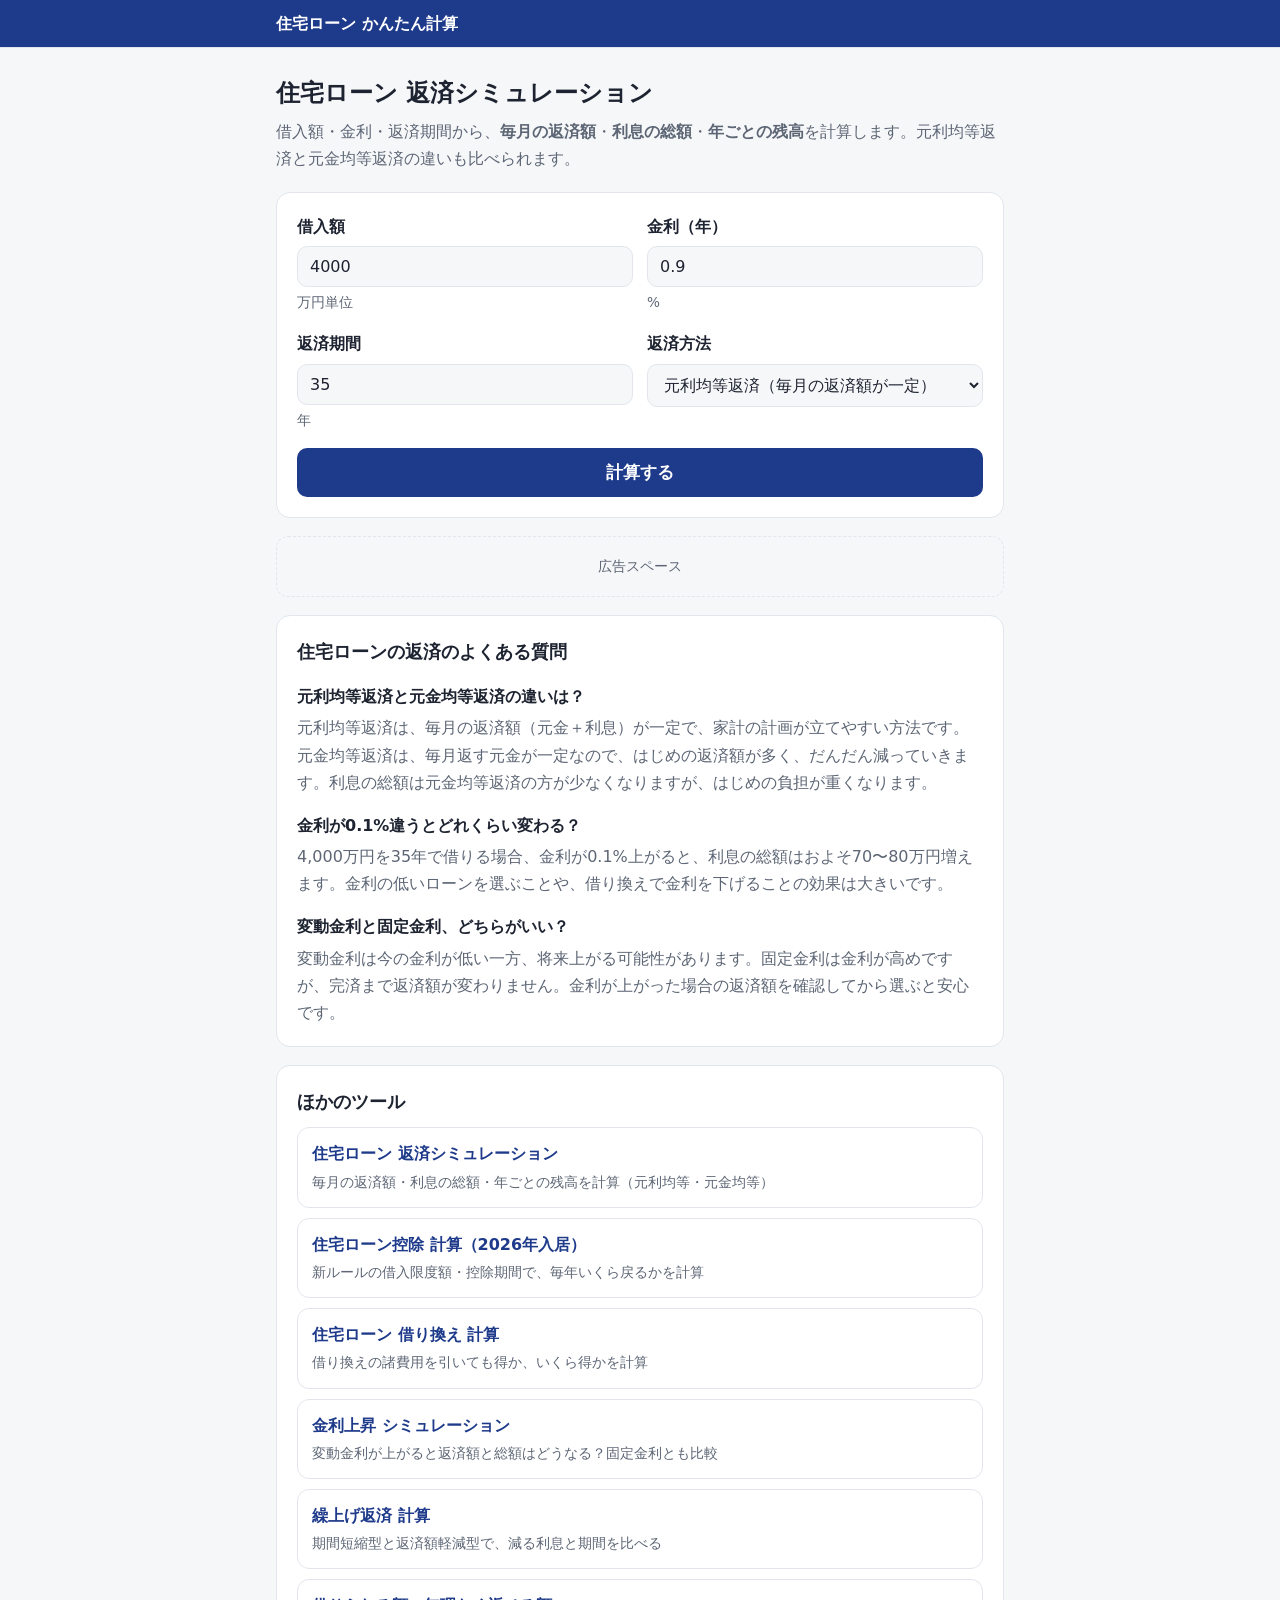
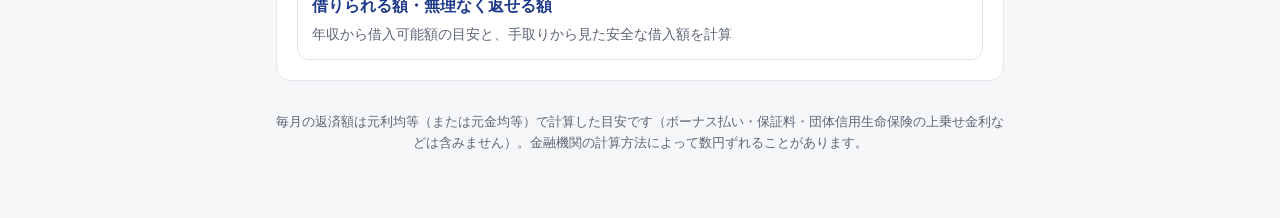
==== index.html @ 9eb2811e "住宅ローン かんたん計算を公開（6ツール） Co-Authored-By: Claude Opus 5.5 <noreply@anthropic.com>" ====
<!doctype html>
<html lang="ja">
<head>
<meta charset="utf-8">
<meta name="viewport" content="width=device-width, initial-scale=1">
<title>住宅ローン 返済シミュレーション｜毎月の返済額・利息の総額・残高（元利均等・元金均等）</title>
<meta name="description" content="借入額・金利・返済期間を入れるだけで、住宅ローンの毎月の返済額、利息の総額、年ごとの残高を計算。元利均等返済と元金均等返済の比較もできる無料シミュレーションです。">
<link rel="canonical" href="https://harryquad.github.io/jutaku/">
<link rel="stylesheet" href="assets/style.css">
</head>
<body>
<header class="site-header"><div><a href="/jutaku/">住宅ローン かんたん計算</a></div></header>
<div class="wrap">
  <h1>住宅ローン 返済シミュレーション</h1>
  <p class="lead">借入額・金利・返済期間から、<strong>毎月の返済額</strong>・<strong>利息の総額</strong>・<strong>年ごとの残高</strong>を計算します。元利均等返済と元金均等返済の違いも比べられます。</p>

  <div class="card">
    <div class="row">
      <div class="field"><label for="amount">借入額</label><input type="number" id="amount" min="0" value="4000"><div class="hint">万円単位</div></div>
      <div class="field"><label for="rate">金利（年）</label><input type="number" id="rate" min="0" step="0.01" value="0.9"><div class="hint">%</div></div>
    </div>
    <div class="row">
      <div class="field"><label for="years">返済期間</label><input type="number" id="years" min="1" max="50" value="35"><div class="hint">年</div></div>
      <div class="field"><label for="type">返済方法</label>
        <select id="type"><option value="annuity">元利均等返済（毎月の返済額が一定）</option><option value="equal">元金均等返済（はじめ多く、だんだん減る）</option></select></div>
    </div>
    <button id="calc">計算する</button>
  </div>

  <div class="card" id="result" hidden></div>

  <div class="ad">広告スペース</div>

  <div class="card faq">
    <h2>住宅ローンの返済のよくある質問</h2>
    <h3>元利均等返済と元金均等返済の違いは？</h3>
    <p>元利均等返済は、毎月の返済額（元金＋利息）が一定で、家計の計画が立てやすい方法です。元金均等返済は、毎月返す元金が一定なので、はじめの返済額が多く、だんだん減っていきます。利息の総額は元金均等返済の方が少なくなりますが、はじめの負担が重くなります。</p>
    <h3>金利が0.1%違うとどれくらい変わる？</h3>
    <p>4,000万円を35年で借りる場合、金利が0.1%上がると、利息の総額はおよそ70〜80万円増えます。金利の低いローンを選ぶことや、借り換えで金利を下げることの効果は大きいです。</p>
    <h3>変動金利と固定金利、どちらがいい？</h3>
    <p>変動金利は今の金利が低い一方、将来上がる可能性があります。固定金利は金利が高めですが、完済まで返済額が変わりません。金利が上がった場合の返済額を確認してから選ぶと安心です。</p>
  </div>

  <div class="card" id="related"></div>

  <footer>毎月の返済額は元利均等（または元金均等）で計算した目安です（ボーナス払い・保証料・団体信用生命保険の上乗せ金利などは含みません）。金融機関の計算方法によって数円ずれることがあります。</footer>
</div>

<script src="assets/site.js"></script>
<script src="assets/calc.js"></script>
<script>
const $ = id => document.getElementById(id);
function calc() {
  const out = $("result");
  out.hidden = false;
  const P = num("amount") * MAN, rate = num("rate") / 100, n = Math.round(num("years") * 12);
  if (!P || !n) { out.innerHTML = '<p class="err">借入額と返済期間を入力してください。</p>'; return; }
  const type = $("type").value;
  const rows = schedule({ principal: P, rate, months: n, type });
  const other = schedule({ principal: P, rate, months: n, type: type === "annuity" ? "equal" : "annuity" });
  const interest = sum(rows, "interest"), otherInterest = sum(other, "interest");
  const years = [];
  for (let y = 1; y * 12 <= rows.length || (y - 1) * 12 < rows.length; y++) {
    const part = rows.slice((y - 1) * 12, y * 12);
    if (!part.length) break;
    if (y <= 5 || y % 5 === 0 || y * 12 >= rows.length) years.push([y, sum(part, "pay"), part[part.length - 1].balance]);
  }

  out.innerHTML = `
    <div class="big">
      <div class="stat warn"><div class="k">毎月の返済額${type === "equal" ? "（1回目）" : ""}</div><div class="v">${yen(rows[0].pay)}</div></div>
      <div class="stat"><div class="k">利息の総額</div><div class="v">${man(interest)}</div></div>
      <div class="stat"><div class="k">返済の総額</div><div class="v">${man(P + interest)}</div></div>
    </div>
    <table class="info">
      <tr><td>${type === "equal" ? "最終回の返済額" : "年間の返済額"}</td><td class="num">${type === "equal" ? yen(rows[rows.length - 1].pay) : yen(rows[0].pay * 12)}</td></tr>
      <tr><td>${type === "annuity" ? "元金均等返済" : "元利均等返済"}にした場合の利息の総額</td><td class="num">${man(otherInterest)}（${otherInterest < interest ? "−" : "+"}${man(Math.abs(otherInterest - interest))}）</td></tr>
    </table>
    <h2 style="margin-top:16px">年ごとの返済額と残高</h2>
    <table class="info"><tr><th>年</th><th class="num">その年の返済額</th><th class="num">年末の残高</th></tr>
      ${years.map(([y, p, b]) => `<tr><td>${y}年目</td><td class="num">${yen(p)}</td><td class="num">${man(b)}</td></tr>`).join("")}</table>
    <p class="note">この借入で住宅ローン控除がいくら受けられるかは → <a href="/jutaku/koujo/">住宅ローン控除 計算</a> ／ 変動金利が上がった場合は → <a href="/jutaku/kinri/">金利上昇 シミュレーション</a></p>`;
  out.scrollIntoView({ behavior: "smooth", block: "start" });
}
$("calc").addEventListener("click", calc);
</script>
</body>
</html>
---- assets/style.css ----
:root{
  --bg:#f6f7f9;--card:#fff;--text:#1d2330;--muted:#5d6675;--line:#e2e6ec;
  --accent:#1e3a8a;--accent-soft:#e8eefc;--on-accent:#fff;--good:#16a34a;--good-soft:#dcfce7;
  --warn:#ea580c;--warn-soft:#ffedd5;--off:#9aa3b2;--err:#dc2626;
}
@media (prefers-color-scheme: dark){
  :root{
    --bg:#0f1218;--card:#181c24;--text:#e7eaf0;--muted:#9aa3b2;--line:#2a303c;
    --accent:#93c5fd;--accent-soft:#1a2540;--on-accent:#0b1530;--good:#4ade80;--good-soft:#12301f;
    --warn:#fb923c;--warn-soft:#3a2413;--off:#5d6675;--err:#f87171;
  }
}
*{box-sizing:border-box}
body{margin:0;background:var(--bg);color:var(--text);font-family:system-ui,-apple-system,"Hiragino Sans","Yu Gothic UI",sans-serif;line-height:1.7}
a{color:var(--accent)}
.site-header{background:var(--accent);border-bottom:1px solid var(--line)}
.site-header div{max-width:760px;margin:0 auto;padding:10px 16px}
.site-header a{font-weight:700;text-decoration:none;color:var(--on-accent)}
.wrap{max-width:760px;margin:0 auto;padding:24px 16px 64px}
h1{font-size:1.5rem;margin:.2em 0 .3em;line-height:1.4}
h2{font-size:1.15rem;margin:0 0 10px}
.lead{color:var(--muted);margin:0 0 20px}
.card{background:var(--card);border:1px solid var(--line);border-radius:14px;padding:20px;margin-bottom:18px}
label{display:block;font-weight:600;margin-bottom:6px}
.field{margin-bottom:16px}
input[type=date],input[type=number],input[type=text],select,textarea{width:100%;padding:10px 12px;font-size:1rem;border:1px solid var(--line);border-radius:10px;background:var(--bg);color:var(--text);font-family:inherit}
.row{display:grid;grid-template-columns:1fr 1fr;gap:14px}
@media (max-width:520px){.row{grid-template-columns:1fr}}
.checks{display:flex;flex-wrap:wrap;gap:8px 18px}
.checks label{font-weight:400;display:flex;align-items:center;gap:6px;margin:0}
.hint{font-size:.85rem;color:var(--muted);margin-top:4px}
button{width:100%;padding:13px;font-size:1.05rem;font-weight:700;border:0;border-radius:10px;background:var(--accent);color:var(--on-accent);cursor:pointer;font-family:inherit}
button:hover{filter:brightness(1.08)}
button.sub{background:var(--accent-soft);color:var(--accent)}
.big{display:grid;grid-template-columns:repeat(3,1fr);gap:10px;margin-bottom:14px}
@media (max-width:520px){.big{grid-template-columns:1fr}}
.stat{border-radius:12px;padding:14px;background:var(--bg)}
.stat .k{font-size:.8rem;color:var(--muted)}
.stat .v{font-size:1.25rem;font-weight:700}
.stat.warn .v{color:var(--warn)} .stat.good .v{color:var(--good)}
.err{color:var(--err);font-weight:600}
table.info{width:100%;border-collapse:collapse;font-size:.95rem}
table.info td,table.info th{padding:8px 4px;border-bottom:1px solid var(--line);vertical-align:top;text-align:left}
table.info th{color:var(--muted);font-weight:500;font-size:.85rem}
table.info td:first-child{color:var(--muted)}
table.info td.num,table.info th.num{text-align:right;font-variant-numeric:tabular-nums}
.note{font-size:.85rem;color:var(--muted);background:var(--bg);border-radius:10px;padding:10px 12px;margin-top:12px}
.ad{border:1px dashed var(--line);border-radius:12px;padding:18px;text-align:center;color:var(--muted);font-size:.85rem;margin-bottom:18px}
.faq h3{font-size:1rem;margin:16px 0 4px}
.faq p{margin:0;color:var(--muted)}
.tools{list-style:none;margin:0;padding:0;display:grid;gap:10px}
.tools a{display:block;padding:12px 14px;border:1px solid var(--line);border-radius:12px;text-decoration:none;color:var(--text);background:var(--card)}
.tools a:hover{border-color:var(--accent)}
.tools b{display:block;color:var(--accent)}
.tools span{font-size:.85rem;color:var(--muted)}
footer{font-size:.8rem;color:var(--muted);text-align:center;margin-top:30px}
.verdict{font-size:1.2rem;font-weight:700;margin:0 0 10px}
.verdict.ok{color:var(--good)} .verdict.ng{color:var(--warn)}
.q{padding:12px 0;border-bottom:1px solid var(--line)}
.q .t{font-weight:600;margin-bottom:6px}
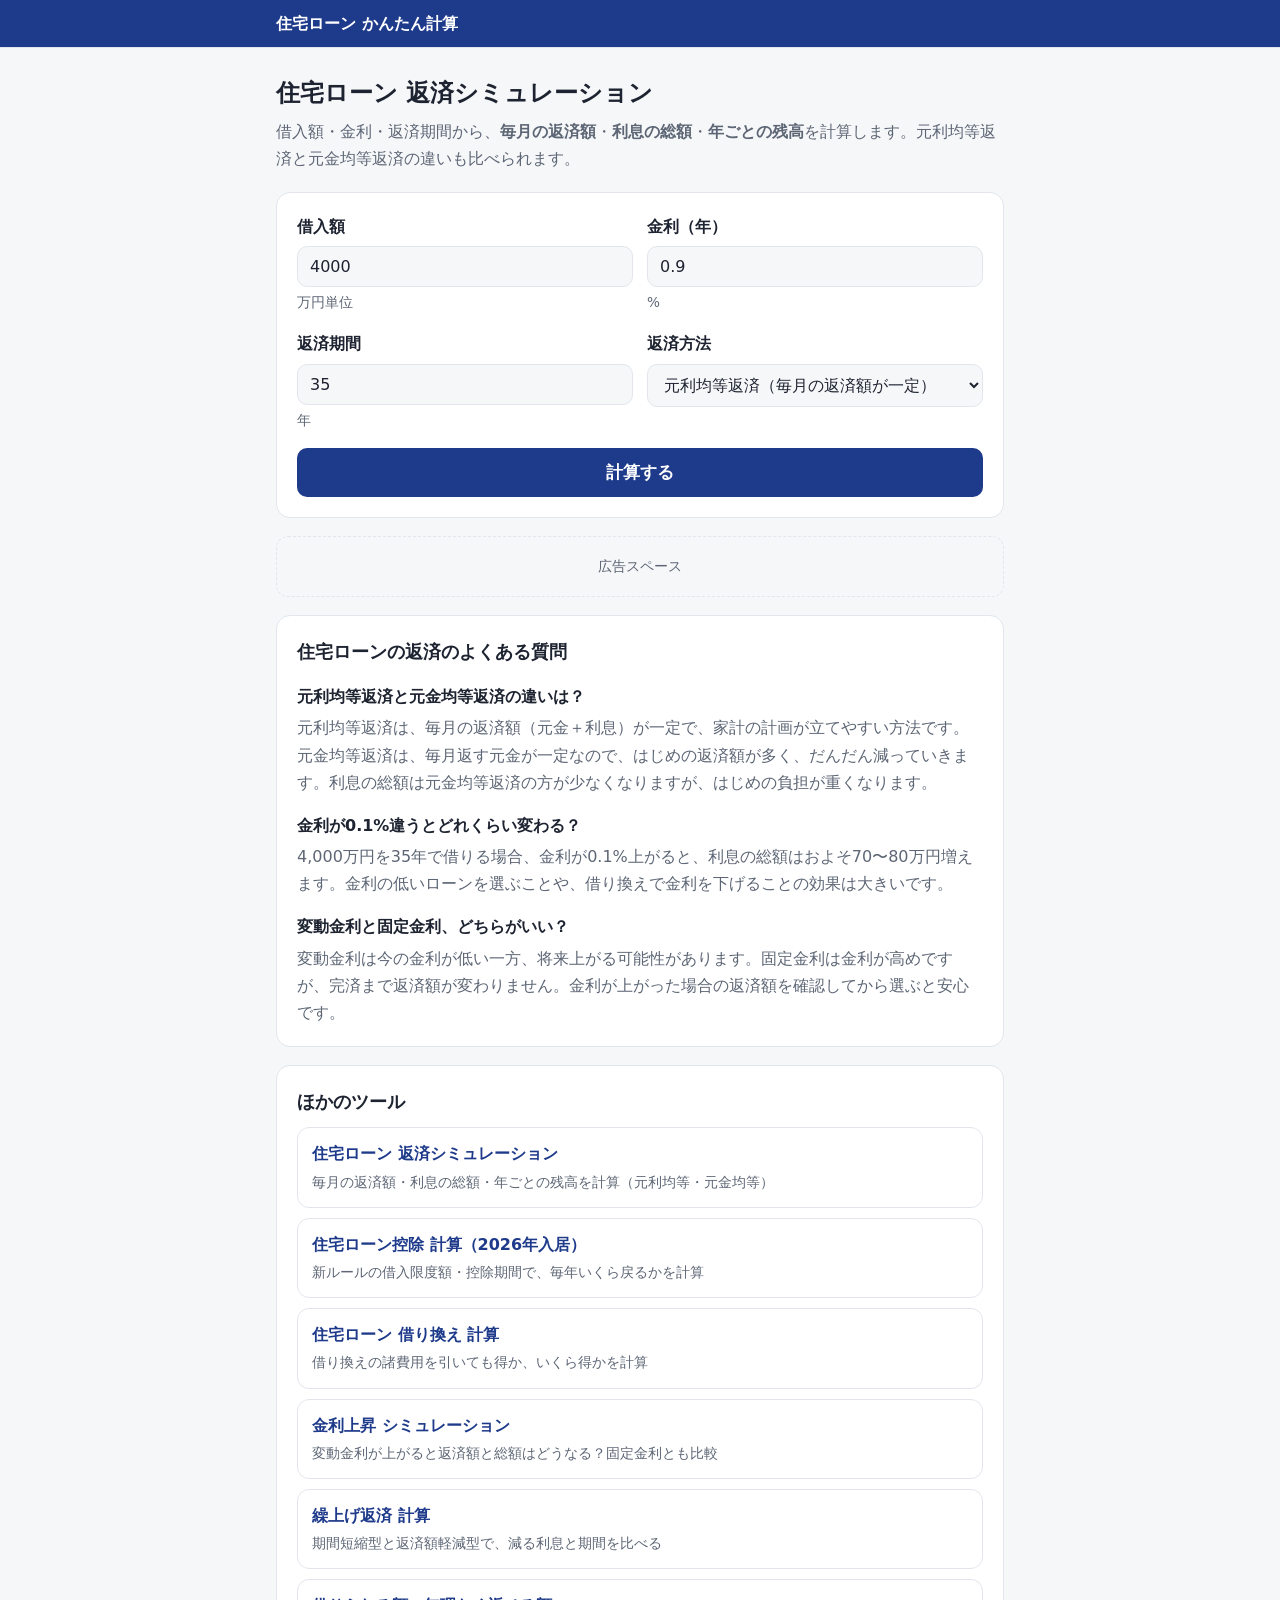
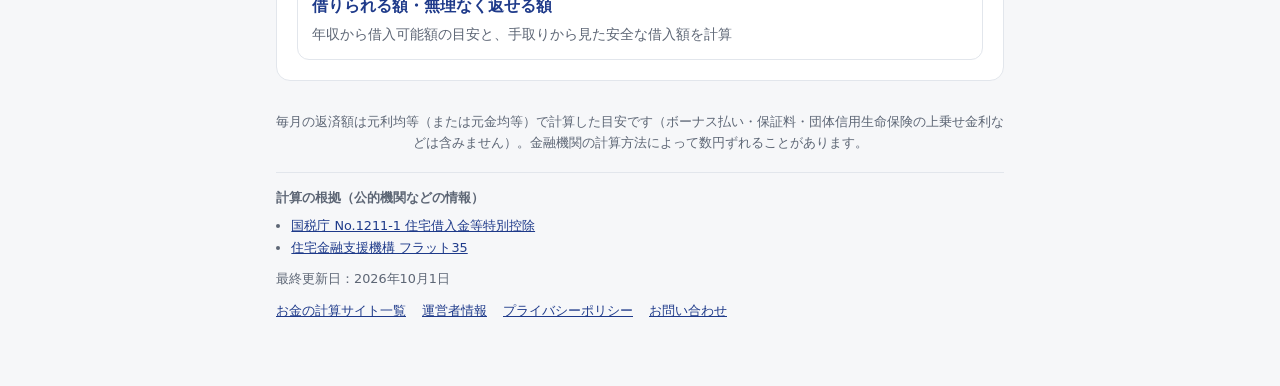
==== commit 7d0a91d3: "運営者情報・プライバシーポリシー・お問い合わせ・サイト一覧へのリンク、計算の根拠、最終更新日、OGP、アイコンを追加 Co-Authored-By: Claude Opus 5.5 <noreply@" ====
--- a/index.html
+++ b/index.html
@@ -6,6 +6,17 @@
 <title>住宅ローン 返済シミュレーション｜毎月の返済額・利息の総額・残高（元利均等・元金均等）</title>
 <meta name="description" content="借入額・金利・返済期間を入れるだけで、住宅ローンの毎月の返済額、利息の総額、年ごとの残高を計算。元利均等返済と元金均等返済の比較もできる無料シミュレーションです。">
 <link rel="canonical" href="https://harryquad.github.io/jutaku/">
+<!--sw-head-->
+<meta property="og:type" content="website">
+<meta property="og:site_name" content="住宅ローン かんたん計算">
+<meta property="og:title" content="住宅ローン 返済シミュレーション｜毎月の返済額・利息の総額・残高（元利均等・元金均等）">
+<meta property="og:description" content="借入額・金利・返済期間を入れるだけで、住宅ローンの毎月の返済額、利息の総額、年ごとの残高を計算。元利均等返済と元金均等返済の比較もできる無料シミュレーションです。">
+<meta property="og:url" content="https://harryquad.github.io/jutaku/">
+<meta property="og:locale" content="ja_JP">
+<meta name="twitter:card" content="summary">
+<link rel="icon" href="/favicon.ico" sizes="48x48">
+<link rel="icon" href="/favicon.svg" type="image/svg+xml">
+<!--/sw-head-->
 <link rel="stylesheet" href="assets/style.css">
 </head>
 <body>
@@ -44,6 +55,9 @@
   <div class="card" id="related"></div>
 
   <footer>毎月の返済額は元利均等（または元金均等）で計算した目安です（ボーナス払い・保証料・団体信用生命保険の上乗せ金利などは含みません）。金融機関の計算方法によって数円ずれることがあります。</footer>
+<!--sw-foot-->
+<div style="font-size:.8rem;color:var(--muted);margin-top:18px;border-top:1px solid var(--line);padding-top:14px"><p style="margin:0 0 6px;font-weight:600">計算の根拠（公的機関などの情報）</p><ul style="margin:0 0 10px;padding-left:1.2em"><li><a href="https://www.nta.go.jp/taxes/shiraberu/taxanswer/shotoku/1211-1.htm" target="_blank" rel="noopener">国税庁 No.1211-1 住宅借入金等特別控除</a></li><li><a href="https://www.flat35.com/" target="_blank" rel="noopener">住宅金融支援機構 フラット35</a></li></ul><p style="margin:0 0 10px">最終更新日：2026年10月1日</p><nav style="display:flex;flex-wrap:wrap;gap:6px 16px"><a href="/sites/">お金の計算サイト一覧</a><a href="/about/">運営者情報</a><a href="/privacy/">プライバシーポリシー</a><a href="/contact/">お問い合わせ</a></nav></div>
+<!--/sw-foot-->
 </div>
 
 <script src="assets/site.js"></script>
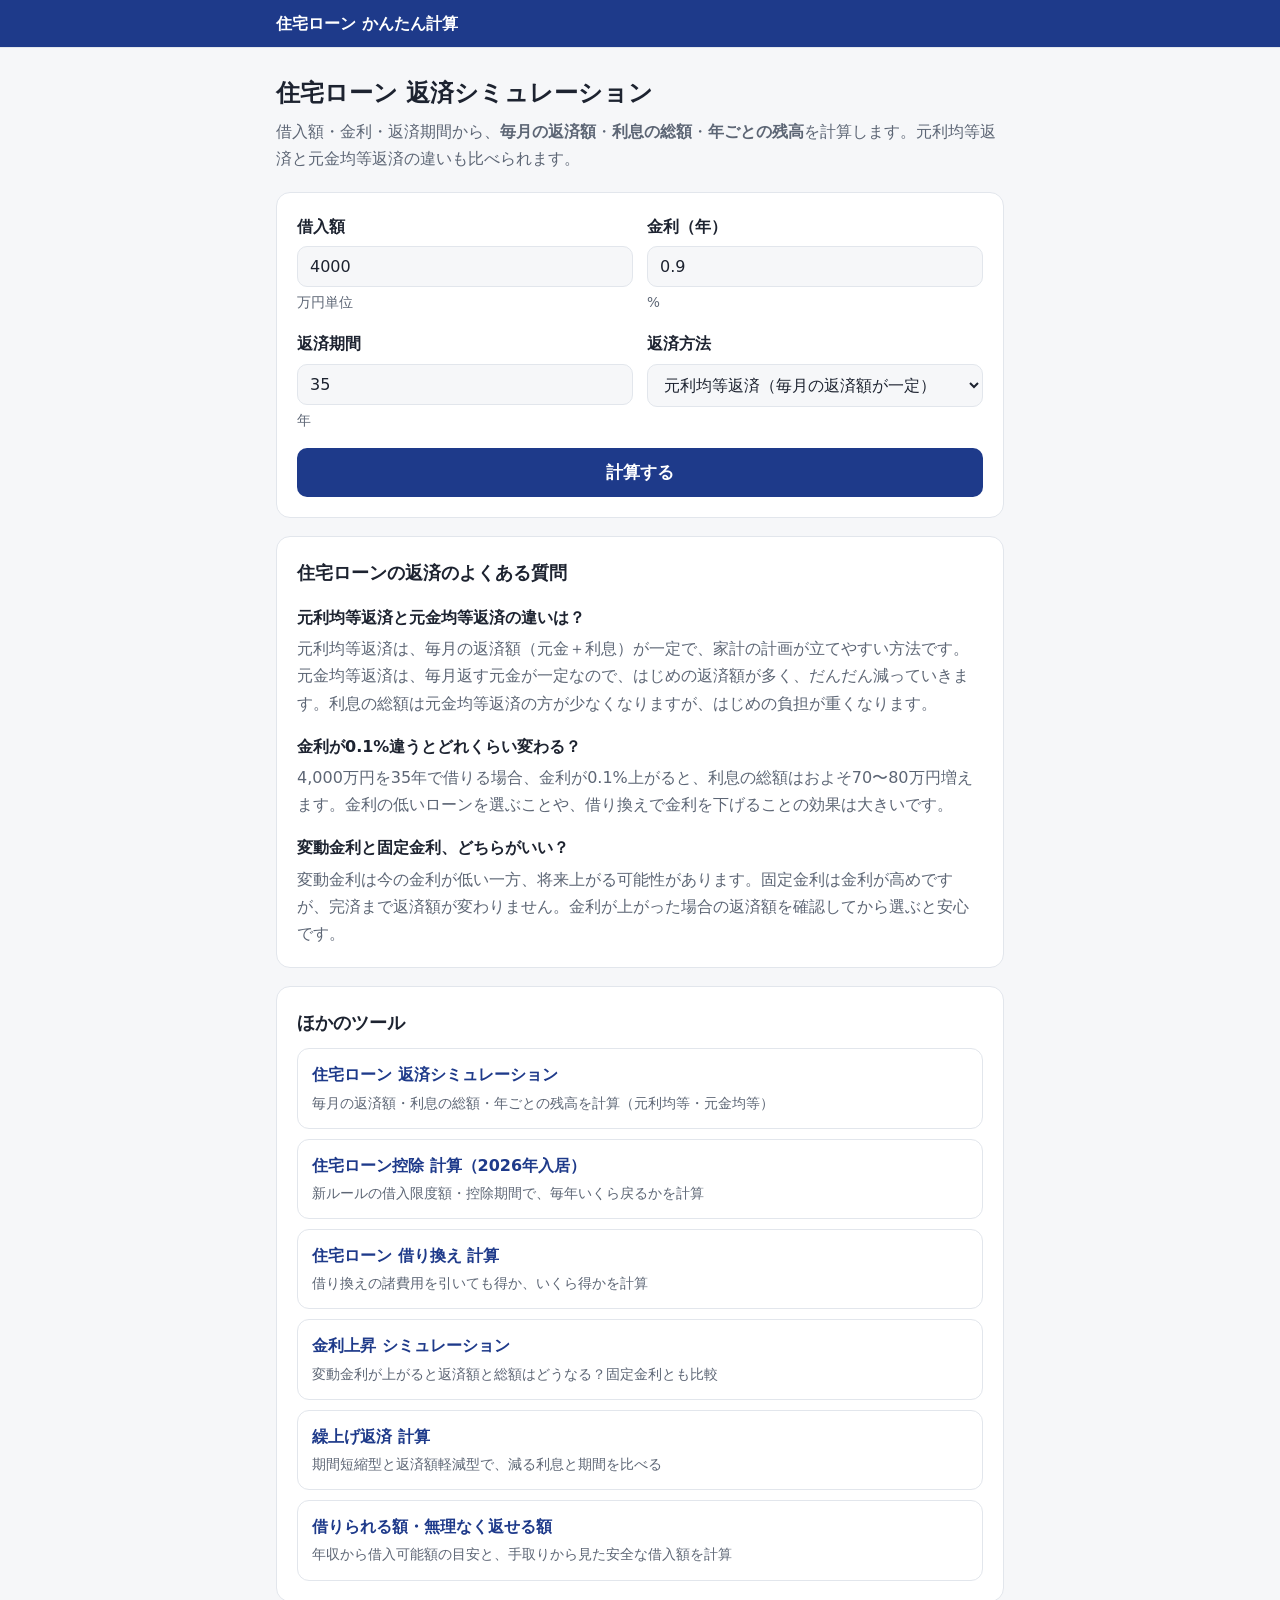
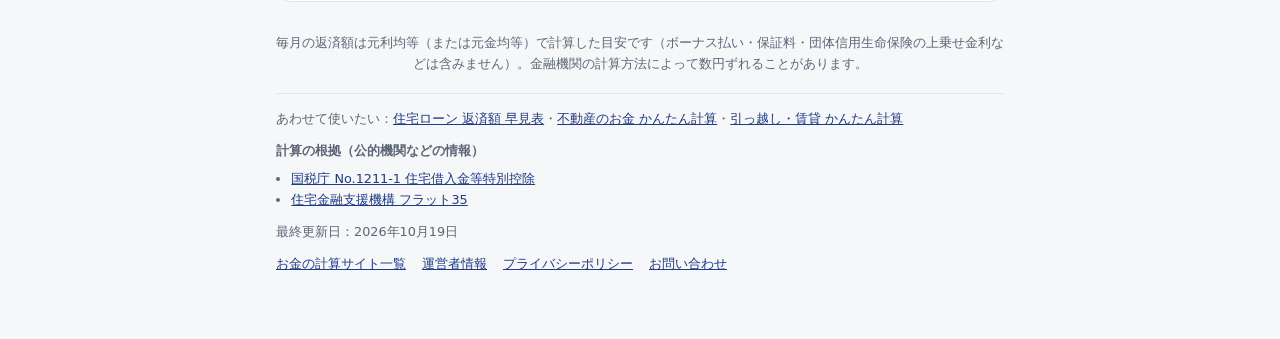
==== commit 0468dfa4: "空の広告枠を非表示にし、関連サイトへのリンクを追加 Co-Authored-By: Claude Opus 5.5 <noreply@anthropic.com>" ====
--- a/index.html
+++ b/index.html
@@ -56,7 +56,7 @@
 
   <footer>毎月の返済額は元利均等（または元金均等）で計算した目安です（ボーナス払い・保証料・団体信用生命保険の上乗せ金利などは含みません）。金融機関の計算方法によって数円ずれることがあります。</footer>
 <!--sw-foot-->
-<div style="font-size:.8rem;color:var(--muted);margin-top:18px;border-top:1px solid var(--line);padding-top:14px"><p style="margin:0 0 6px;font-weight:600">計算の根拠（公的機関などの情報）</p><ul style="margin:0 0 10px;padding-left:1.2em"><li><a href="https://www.nta.go.jp/taxes/shiraberu/taxanswer/shotoku/1211-1.htm" target="_blank" rel="noopener">国税庁 No.1211-1 住宅借入金等特別控除</a></li><li><a href="https://www.flat35.com/" target="_blank" rel="noopener">住宅金融支援機構 フラット35</a></li></ul><p style="margin:0 0 10px">最終更新日：2026年10月1日</p><nav style="display:flex;flex-wrap:wrap;gap:6px 16px"><a href="/sites/">お金の計算サイト一覧</a><a href="/about/">運営者情報</a><a href="/privacy/">プライバシーポリシー</a><a href="/contact/">お問い合わせ</a></nav></div>
+<div style="font-size:.8rem;color:var(--muted);margin-top:18px;border-top:1px solid var(--line);padding-top:14px"><p style="margin:0 0 10px">あわせて使いたい：<a href="/hensai/">住宅ローン 返済額 早見表</a>・<a href="/fudosan/">不動産のお金 かんたん計算</a>・<a href="/hikkoshi/">引っ越し・賃貸 かんたん計算</a></p><p style="margin:0 0 6px;font-weight:600">計算の根拠（公的機関などの情報）</p><ul style="margin:0 0 10px;padding-left:1.2em"><li><a href="https://www.nta.go.jp/taxes/shiraberu/taxanswer/shotoku/1211-1.htm" target="_blank" rel="noopener">国税庁 No.1211-1 住宅借入金等特別控除</a></li><li><a href="https://www.flat35.com/" target="_blank" rel="noopener">住宅金融支援機構 フラット35</a></li></ul><p style="margin:0 0 10px">最終更新日：2026年10月19日</p><nav style="display:flex;flex-wrap:wrap;gap:6px 16px"><a href="/sites/">お金の計算サイト一覧</a><a href="/about/">運営者情報</a><a href="/privacy/">プライバシーポリシー</a><a href="/contact/">お問い合わせ</a></nav></div>
 <!--/sw-foot-->
 </div>
 
--- a/assets/style.css
+++ b/assets/style.css
@@ -45,7 +45,8 @@
 table.info td:first-child{color:var(--muted)}
 table.info td.num,table.info th.num{text-align:right;font-variant-numeric:tabular-nums}
 .note{font-size:.85rem;color:var(--muted);background:var(--bg);border-radius:10px;padding:10px 12px;margin-top:12px}
-.ad{border:1px dashed var(--line);border-radius:12px;padding:18px;text-align:center;color:var(--muted);font-size:.85rem;margin-bottom:18px}
+.ad{display:none}
+.ad.on{display:block;border:1px solid var(--line);border-radius:12px;padding:14px;margin-bottom:18px;background:var(--card)}
 .faq h3{font-size:1rem;margin:16px 0 4px}
 .faq p{margin:0;color:var(--muted)}
 .tools{list-style:none;margin:0;padding:0;display:grid;gap:10px}
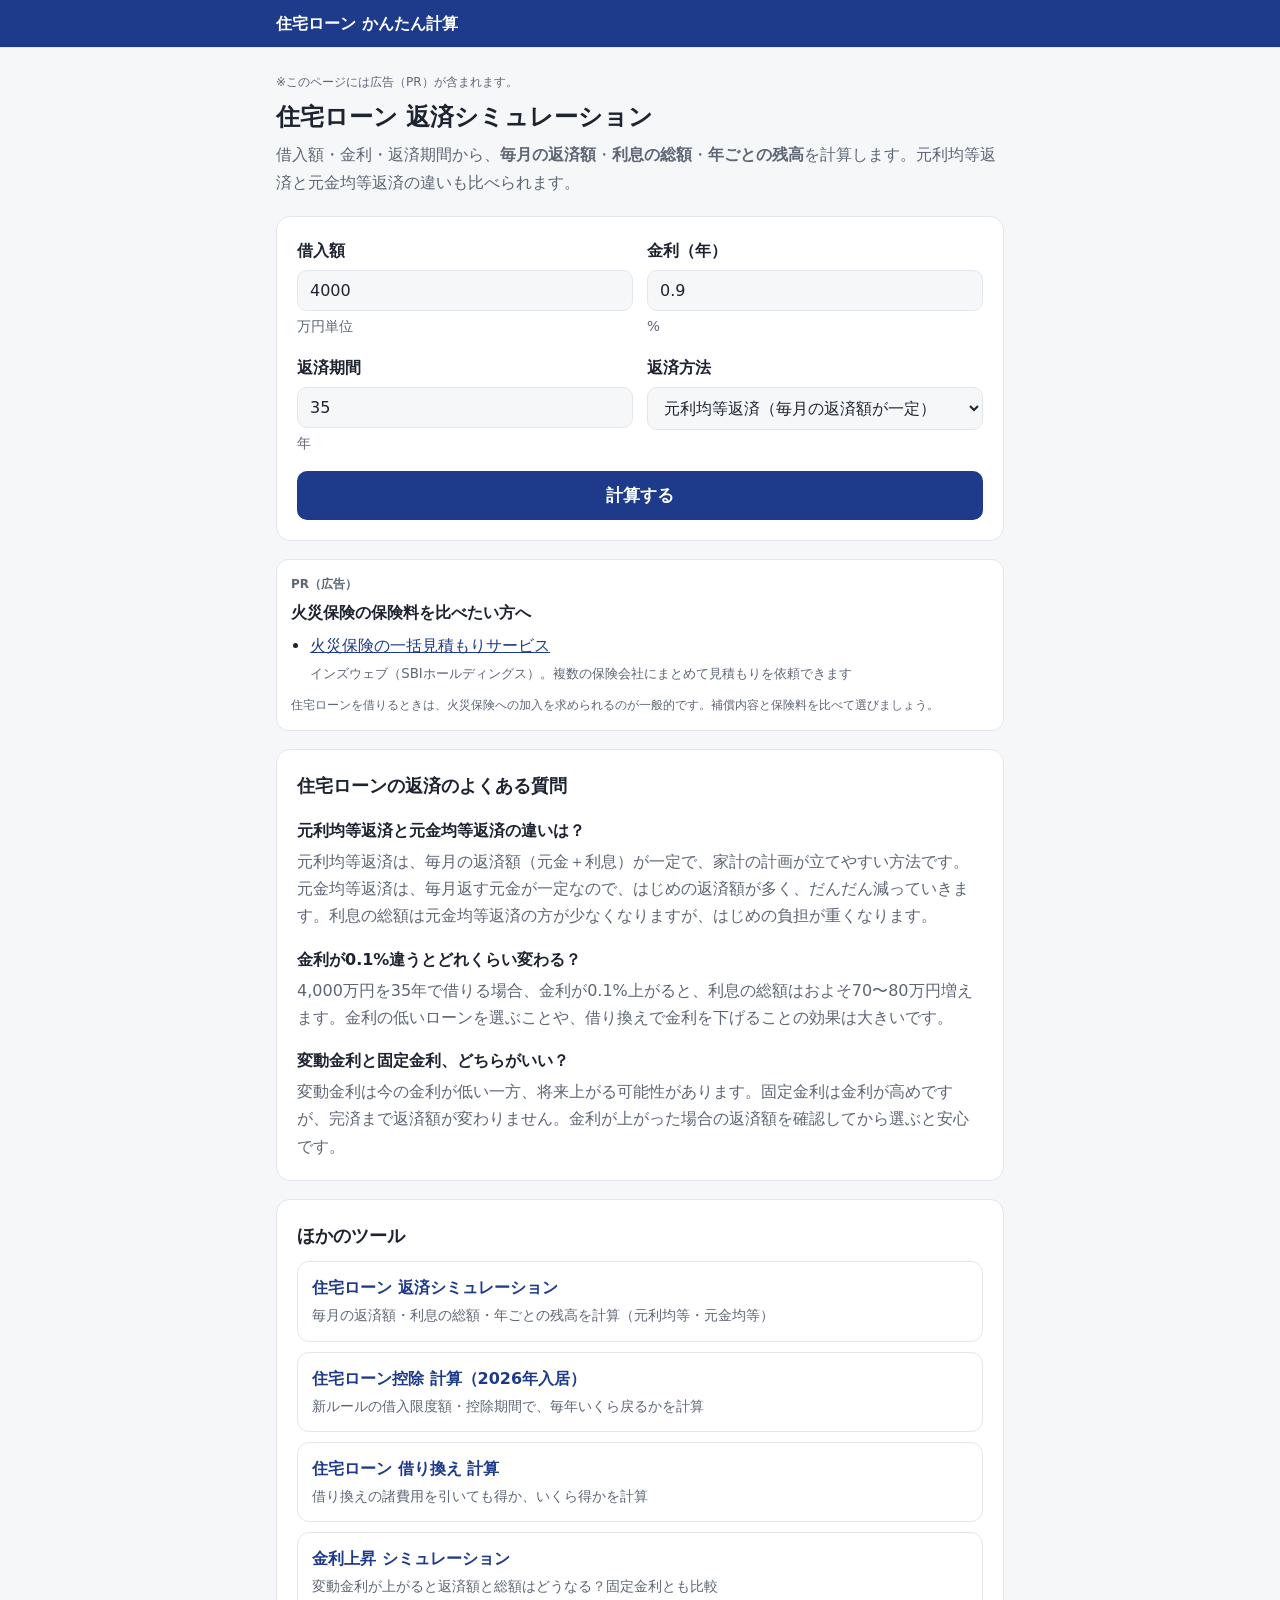
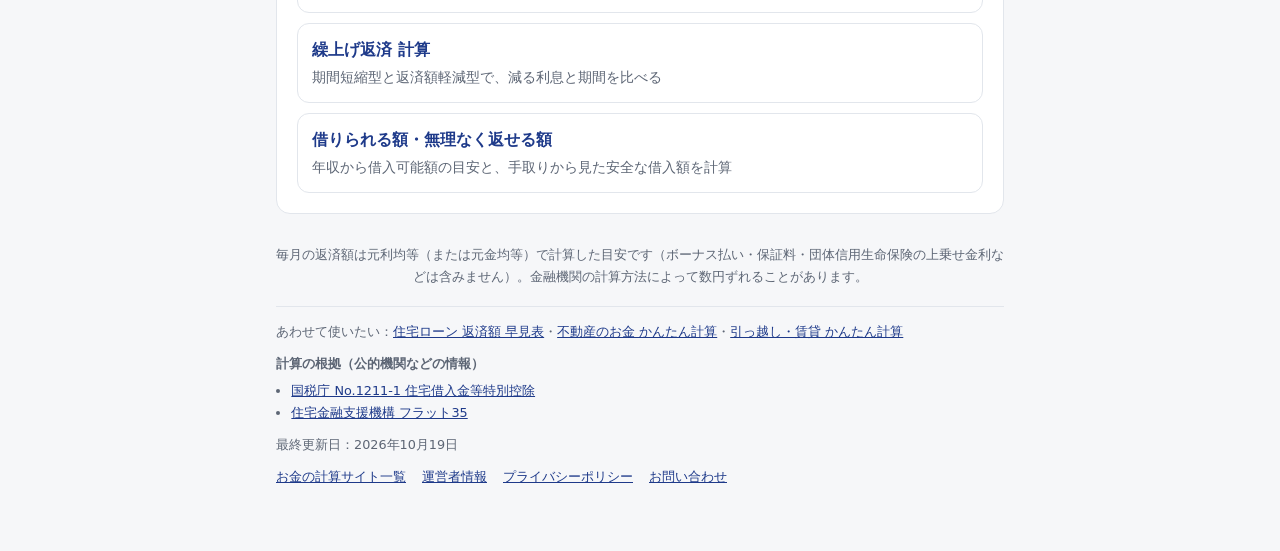
==== commit 26f7ff57: "承認済みの広告（火災保険一括見積もり・松井証券iDeCo）をPR表示つきで掲載 Co-Authored-By: Claude Opus 5.5 <noreply@anthropic.com>" ====
--- a/index.html
+++ b/index.html
@@ -5,13 +5,13 @@
 <meta name="viewport" content="width=device-width, initial-scale=1">
 <title>住宅ローン 返済シミュレーション｜毎月の返済額・利息の総額・残高（元利均等・元金均等）</title>
 <meta name="description" content="借入額・金利・返済期間を入れるだけで、住宅ローンの毎月の返済額、利息の総額、年ごとの残高を計算。元利均等返済と元金均等返済の比較もできる無料シミュレーションです。">
-<link rel="canonical" href="https://harryquad.github.io/jutaku/">
+<link rel="canonical" href="https://okanenokeisan.com/jutaku/">
 <!--sw-head-->
 <meta property="og:type" content="website">
 <meta property="og:site_name" content="住宅ローン かんたん計算">
 <meta property="og:title" content="住宅ローン 返済シミュレーション｜毎月の返済額・利息の総額・残高（元利均等・元金均等）">
 <meta property="og:description" content="借入額・金利・返済期間を入れるだけで、住宅ローンの毎月の返済額、利息の総額、年ごとの残高を計算。元利均等返済と元金均等返済の比較もできる無料シミュレーションです。">
-<meta property="og:url" content="https://harryquad.github.io/jutaku/">
+<meta property="og:url" content="https://okanenokeisan.com/jutaku/">
 <meta property="og:locale" content="ja_JP">
 <meta name="twitter:card" content="summary">
 <link rel="icon" href="/favicon.ico" sizes="48x48">
@@ -22,6 +22,7 @@
 <body>
 <header class="site-header"><div><a href="/jutaku/">住宅ローン かんたん計算</a></div></header>
 <div class="wrap">
+<!--sw-pr--><p class="pr-note" style="font-size:.75rem;color:var(--muted);margin:0 0 8px">※このページには広告（PR）が含まれます。</p><!--/sw-pr-->
   <h1>住宅ローン 返済シミュレーション</h1>
   <p class="lead">借入額・金利・返済期間から、<strong>毎月の返済額</strong>・<strong>利息の総額</strong>・<strong>年ごとの残高</strong>を計算します。元利均等返済と元金均等返済の違いも比べられます。</p>
 
@@ -40,7 +41,7 @@
 
   <div class="card" id="result" hidden></div>
 
-  <div class="ad">広告スペース</div>
+  <!--sw-ad--><div class="ad on"><p style="margin:0 0 4px;font-size:.75rem;color:var(--muted);font-weight:700">PR（広告）</p><p style="margin:0 0 6px;font-weight:700">火災保険の保険料を比べたい方へ</p><ul style="margin:0;padding-left:1.2em"><li style="margin:4px 0"><a href="https://px.a8.net/svt/ejp?a8mat=4BEK9C+E9T3UA+2PS+2BEEF6" rel="nofollow sponsored">火災保険の一括見積もりサービス</a><img border="0" width="1" height="1" src="https://www10.a8.net/0.gif?a8mat=4BEK9C+E9T3UA+2PS+2BEEF6" alt=""><br><small style="color:var(--muted)">インズウェブ（SBIホールディングス）。複数の保険会社にまとめて見積もりを依頼できます</small></li></ul><p style="margin:8px 0 0;font-size:.78rem;color:var(--muted)">住宅ローンを借りるときは、火災保険への加入を求められるのが一般的です。補償内容と保険料を比べて選びましょう。</p></div><!--/sw-ad-->
 
   <div class="card faq">
     <h2>住宅ローンの返済のよくある質問</h2>
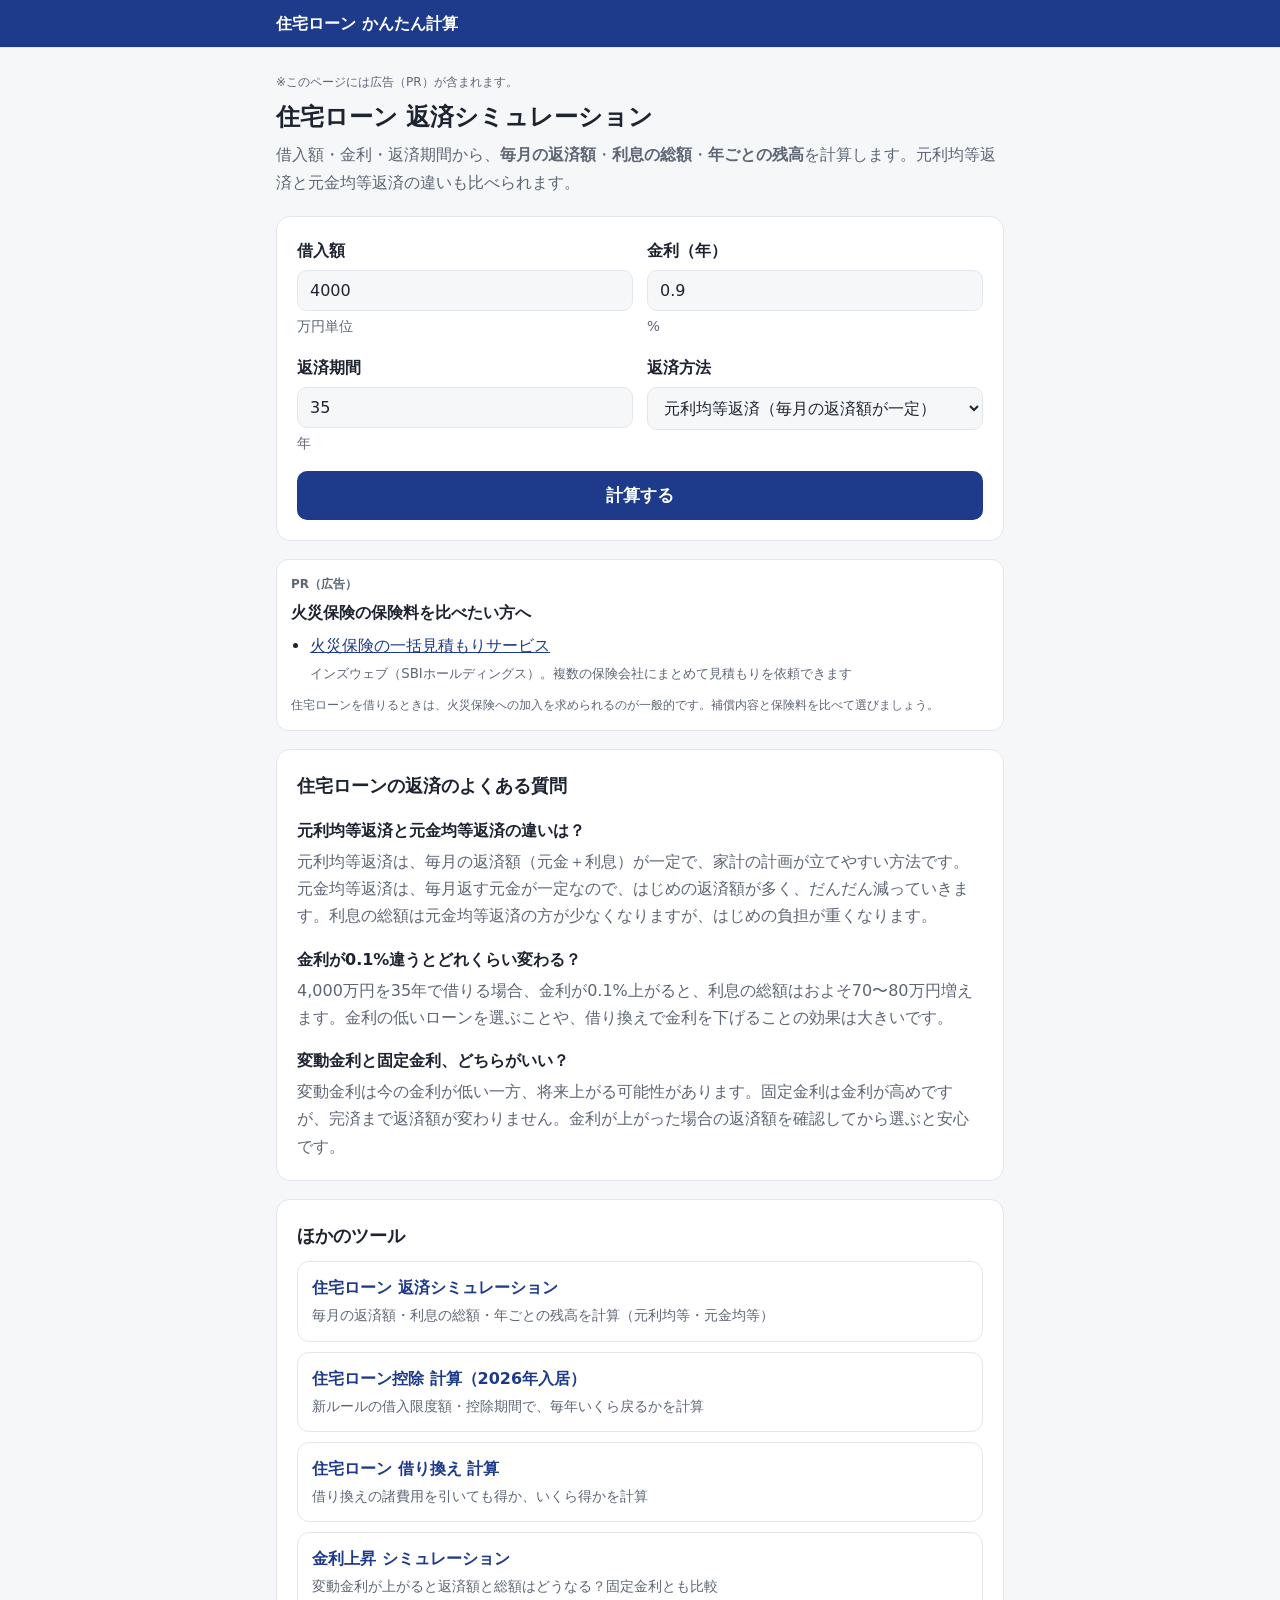
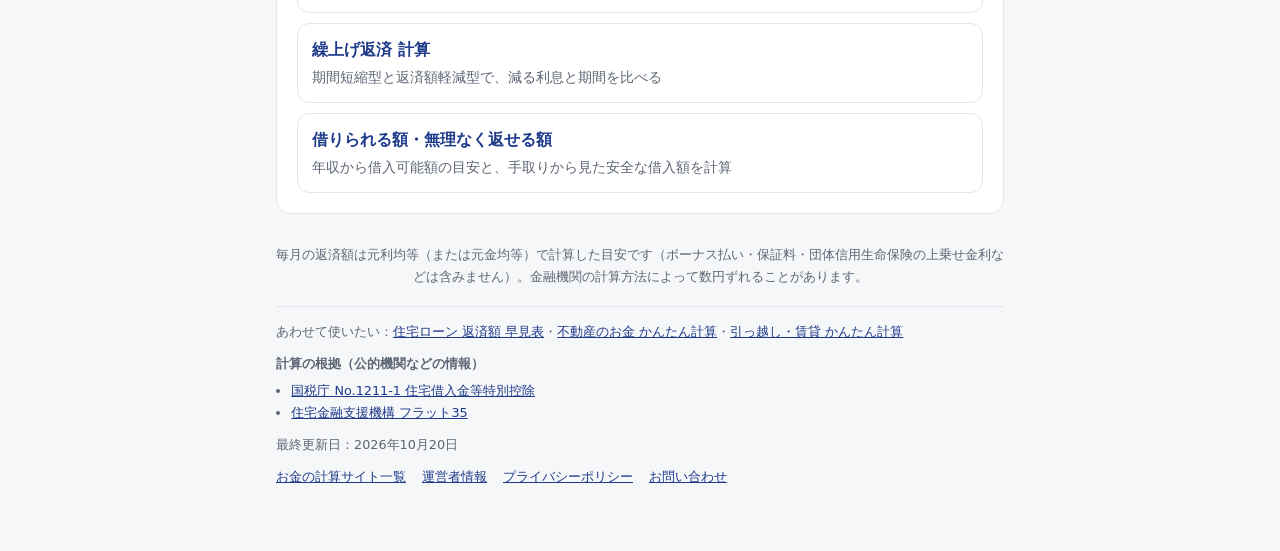
==== commit c92e7d4e: "A8リンクにページ別の計測パラメータを付与、ふるさと納税の計算結果に連動した案内を追加 Co-Authored-By: Claude Opus 5.5 <noreply@anthropic.com>" ====
--- a/index.html
+++ b/index.html
@@ -41,7 +41,7 @@
 
   <div class="card" id="result" hidden></div>
 
-  <!--sw-ad--><div class="ad on"><p style="margin:0 0 4px;font-size:.75rem;color:var(--muted);font-weight:700">PR（広告）</p><p style="margin:0 0 6px;font-weight:700">火災保険の保険料を比べたい方へ</p><ul style="margin:0;padding-left:1.2em"><li style="margin:4px 0"><a href="https://px.a8.net/svt/ejp?a8mat=4BEK9C+E9T3UA+2PS+2BEEF6" rel="nofollow sponsored">火災保険の一括見積もりサービス</a><img border="0" width="1" height="1" src="https://www10.a8.net/0.gif?a8mat=4BEK9C+E9T3UA+2PS+2BEEF6" alt=""><br><small style="color:var(--muted)">インズウェブ（SBIホールディングス）。複数の保険会社にまとめて見積もりを依頼できます</small></li></ul><p style="margin:8px 0 0;font-size:.78rem;color:var(--muted)">住宅ローンを借りるときは、火災保険への加入を求められるのが一般的です。補償内容と保険料を比べて選びましょう。</p></div><!--/sw-ad-->
+  <!--sw-ad--><div class="ad on"><p style="margin:0 0 4px;font-size:.75rem;color:var(--muted);font-weight:700">PR（広告）</p><p style="margin:0 0 6px;font-weight:700">火災保険の保険料を比べたい方へ</p><ul style="margin:0;padding-left:1.2em"><li style="margin:4px 0"><a href="https://px.a8.net/svt/ejp?a8mat=4BEK9C+E9T3UA+2PS+2BEEF6&id1=jutaku&id2=top" rel="nofollow sponsored">火災保険の一括見積もりサービス</a><img border="0" width="1" height="1" src="https://www10.a8.net/0.gif?a8mat=4BEK9C+E9T3UA+2PS+2BEEF6" alt=""><br><small style="color:var(--muted)">インズウェブ（SBIホールディングス）。複数の保険会社にまとめて見積もりを依頼できます</small></li></ul><p style="margin:8px 0 0;font-size:.78rem;color:var(--muted)">住宅ローンを借りるときは、火災保険への加入を求められるのが一般的です。補償内容と保険料を比べて選びましょう。</p></div><!--/sw-ad-->
 
   <div class="card faq">
     <h2>住宅ローンの返済のよくある質問</h2>
@@ -57,7 +57,7 @@
 
   <footer>毎月の返済額は元利均等（または元金均等）で計算した目安です（ボーナス払い・保証料・団体信用生命保険の上乗せ金利などは含みません）。金融機関の計算方法によって数円ずれることがあります。</footer>
 <!--sw-foot-->
-<div style="font-size:.8rem;color:var(--muted);margin-top:18px;border-top:1px solid var(--line);padding-top:14px"><p style="margin:0 0 10px">あわせて使いたい：<a href="/hensai/">住宅ローン 返済額 早見表</a>・<a href="/fudosan/">不動産のお金 かんたん計算</a>・<a href="/hikkoshi/">引っ越し・賃貸 かんたん計算</a></p><p style="margin:0 0 6px;font-weight:600">計算の根拠（公的機関などの情報）</p><ul style="margin:0 0 10px;padding-left:1.2em"><li><a href="https://www.nta.go.jp/taxes/shiraberu/taxanswer/shotoku/1211-1.htm" target="_blank" rel="noopener">国税庁 No.1211-1 住宅借入金等特別控除</a></li><li><a href="https://www.flat35.com/" target="_blank" rel="noopener">住宅金融支援機構 フラット35</a></li></ul><p style="margin:0 0 10px">最終更新日：2026年10月19日</p><nav style="display:flex;flex-wrap:wrap;gap:6px 16px"><a href="/sites/">お金の計算サイト一覧</a><a href="/about/">運営者情報</a><a href="/privacy/">プライバシーポリシー</a><a href="/contact/">お問い合わせ</a></nav></div>
+<div style="font-size:.8rem;color:var(--muted);margin-top:18px;border-top:1px solid var(--line);padding-top:14px"><p style="margin:0 0 10px">あわせて使いたい：<a href="/hensai/">住宅ローン 返済額 早見表</a>・<a href="/fudosan/">不動産のお金 かんたん計算</a>・<a href="/hikkoshi/">引っ越し・賃貸 かんたん計算</a></p><p style="margin:0 0 6px;font-weight:600">計算の根拠（公的機関などの情報）</p><ul style="margin:0 0 10px;padding-left:1.2em"><li><a href="https://www.nta.go.jp/taxes/shiraberu/taxanswer/shotoku/1211-1.htm" target="_blank" rel="noopener">国税庁 No.1211-1 住宅借入金等特別控除</a></li><li><a href="https://www.flat35.com/" target="_blank" rel="noopener">住宅金融支援機構 フラット35</a></li></ul><p style="margin:0 0 10px">最終更新日：2026年10月20日</p><nav style="display:flex;flex-wrap:wrap;gap:6px 16px"><a href="/sites/">お金の計算サイト一覧</a><a href="/about/">運営者情報</a><a href="/privacy/">プライバシーポリシー</a><a href="/contact/">お問い合わせ</a></nav></div>
 <!--/sw-foot-->
 </div>
 
